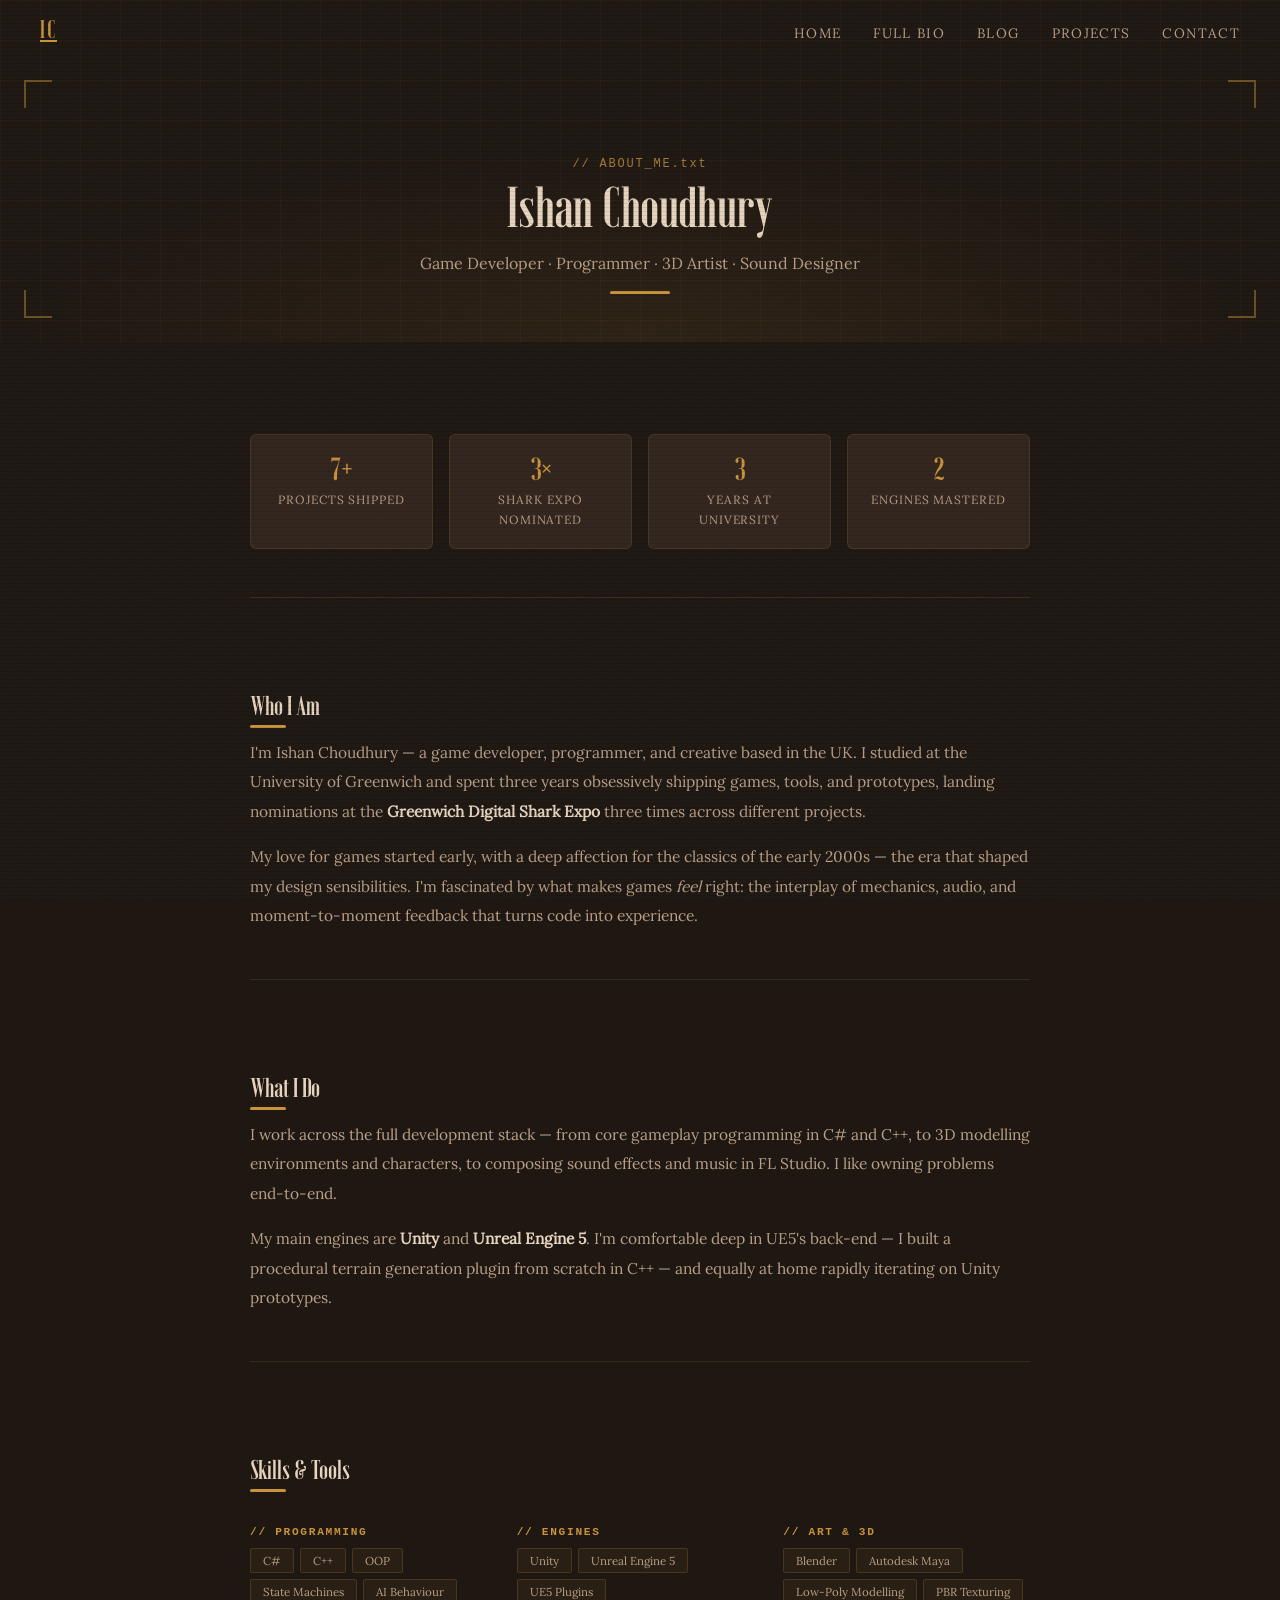
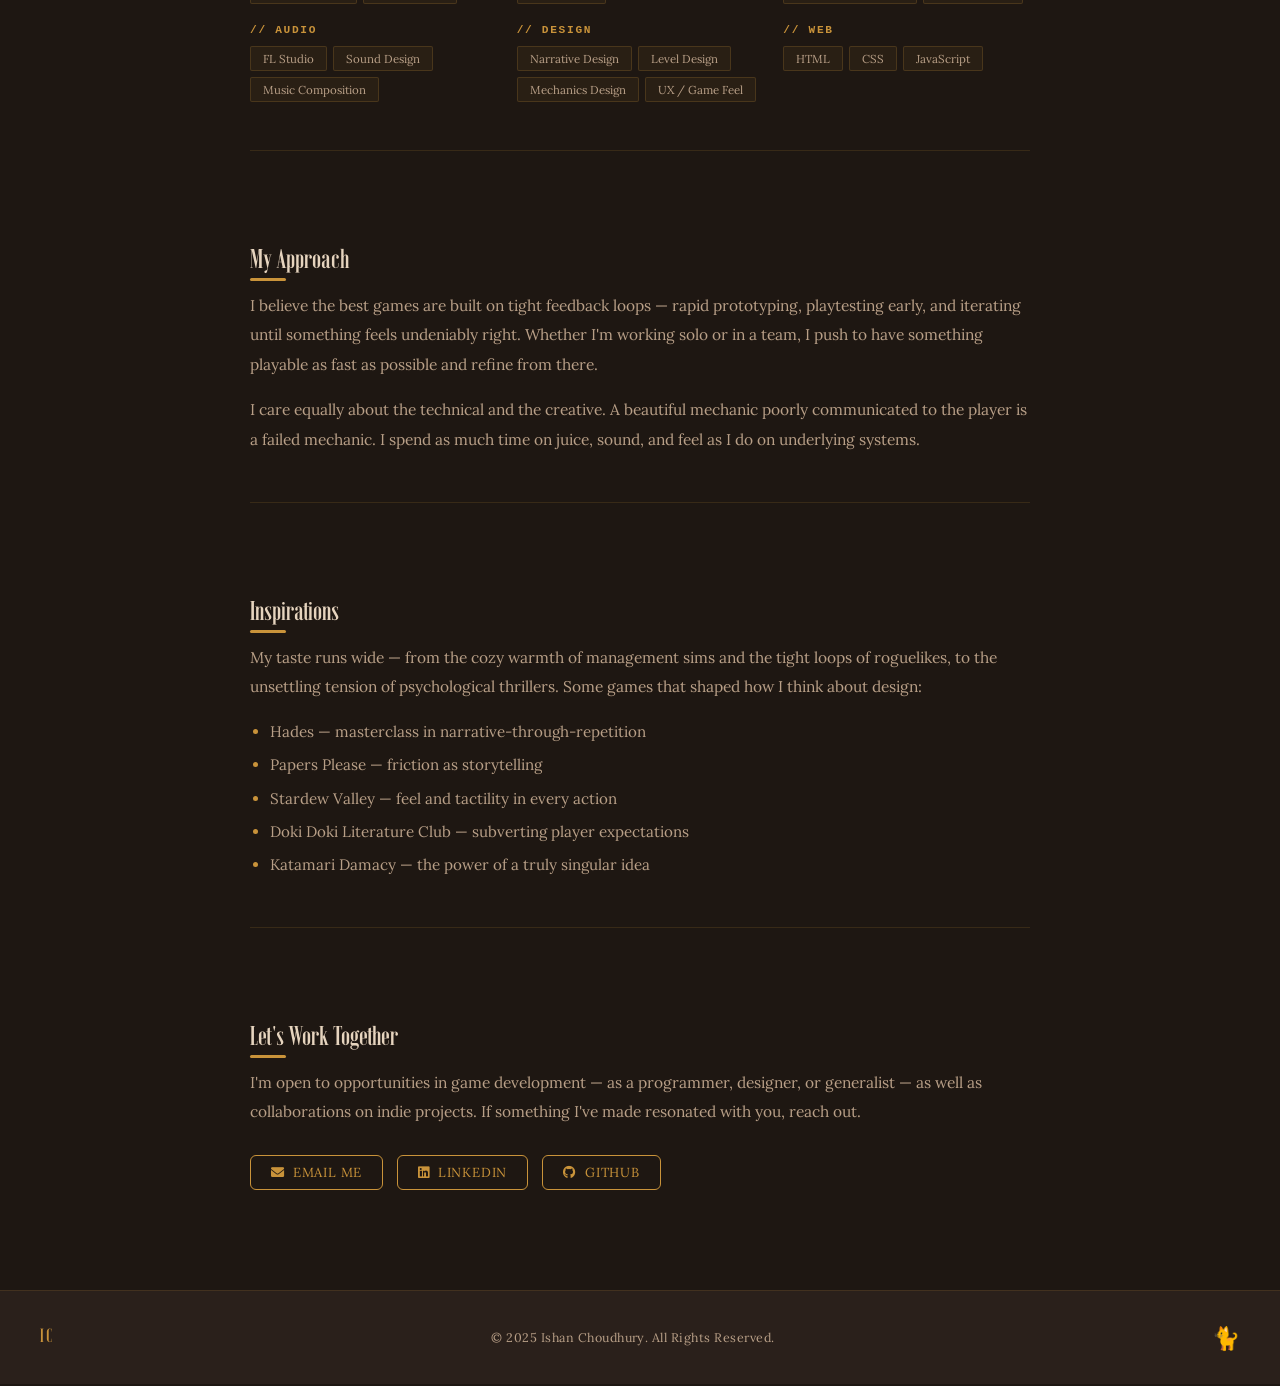
==== about.html @ 603123d3 "Revamped Website Design + Featuring About Me and Blog Pages" ====
<!DOCTYPE html>
<html lang="en">
<head>
    <meta charset="UTF-8">
    <meta name="viewport" content="width=device-width, initial-scale=1.0">
    <title>About — Ishan Choudhury</title>
    <link rel="icon" type="image/x-icon" href="images/icon.ico">
    <link rel="stylesheet" href="styles.css">
    <link rel="stylesheet" href="inner.css">
    <link rel="stylesheet" href="https://cdnjs.cloudflare.com/ajax/libs/font-awesome/6.0.0-beta3/css/all.min.css">
</head>
<body>

    <div class="scanlines" aria-hidden="true"></div>
    <div class="noise"     aria-hidden="true"></div>

    <!-- ── Nav ── -->
    <nav id="navbar">
        <a href="index.html" class="nav-logo">IC</a>
        <ul class="nav-links">
            <li><a href="index.html">Home</a></li>
            <li><a href="about.html" class="active">Full Bio</a></li>
            <li><a href="blog.html">Blog</a></li>
            <li><a href="index.html#projects">Projects</a></li>
            <li><a href="index.html#contact">Contact</a></li>
        </ul>
        <div class="nav-progress" id="navProgress"></div>
    </nav>

    <!-- ── Inner hero ── -->
    <div class="inner-hero">
        <div class="hero-bg-grid" aria-hidden="true"></div>
        <div class="hero-corner tl" aria-hidden="true"></div>
        <div class="hero-corner tr" aria-hidden="true"></div>
        <div class="hero-corner bl" aria-hidden="true"></div>
        <div class="hero-corner br" aria-hidden="true"></div>
        <div class="section-label">// ABOUT_ME.txt</div>
        <h1>Ishan Choudhury</h1>
        <p>Game Developer · Programmer · 3D Artist · Sound Designer</p>
        <div class="inner-hero-line"></div>
    </div>

    <!-- ── Content ── -->
    <div class="page-content">

        <!-- Stats -->
        <div class="stat-grid reveal">
            <div class="stat-card">
                <span class="stat-number">7+</span>
                <span class="stat-label">Projects Shipped</span>
            </div>
            <div class="stat-card">
                <span class="stat-number">3×</span>
                <span class="stat-label">Shark Expo Nominated</span>
            </div>
            <div class="stat-card">
                <span class="stat-number">3</span>
                <span class="stat-label">Years at University</span>
            </div>
            <div class="stat-card">
                <span class="stat-number">2</span>
                <span class="stat-label">Engines Mastered</span>
            </div>
        </div>

        <div class="prose">
            <hr>

            <!-- Intro -->
            <h2 class="reveal">Who I Am</h2>
            <p class="reveal">
                I'm Ishan Choudhury — a game developer, programmer, and creative based in the UK. I studied at the
                University of Greenwich and spent three years obsessively shipping games, tools, and prototypes,
                landing nominations at the <strong>Greenwich Digital Shark Expo</strong> three times across different projects.
            </p>
            <p class="reveal">
                My love for games started early, with a deep affection for the classics of the early 2000s — the era
                that shaped my design sensibilities. I'm fascinated by what makes games <em>feel</em> right: the interplay
                of mechanics, audio, and moment-to-moment feedback that turns code into experience.
            </p>

            <hr>

            <!-- What I do -->
            <h2 class="reveal">What I Do</h2>
            <p class="reveal">
                I work across the full development stack — from core gameplay programming in C# and C++, to 3D modelling
                environments and characters, to composing sound effects and music in FL Studio. I like owning problems end-to-end.
            </p>
            <p class="reveal">
                My main engines are <strong>Unity</strong> and <strong>Unreal Engine 5</strong>. I'm comfortable deep in
                UE5's back-end — I built a procedural terrain generation plugin from scratch in C++ — and equally at home
                rapidly iterating on Unity prototypes.
            </p>

            <hr>

            <!-- Skills -->
            <h2 class="reveal">Skills &amp; Tools</h2>
            <div class="skills-block reveal">
                <div class="skill-category">
                    <h4>// Programming</h4>
                    <div class="skill-pill-list">
                        <span class="skill-pill">C#</span>
                        <span class="skill-pill">C++</span>
                        <span class="skill-pill">OOP</span>
                        <span class="skill-pill">State Machines</span>
                        <span class="skill-pill">AI Behaviour</span>
                    </div>
                </div>
                <div class="skill-category">
                    <h4>// Engines</h4>
                    <div class="skill-pill-list">
                        <span class="skill-pill">Unity</span>
                        <span class="skill-pill">Unreal Engine 5</span>
                        <span class="skill-pill">UE5 Plugins</span>
                    </div>
                </div>
                <div class="skill-category">
                    <h4>// Art &amp; 3D</h4>
                    <div class="skill-pill-list">
                        <span class="skill-pill">Blender</span>
                        <span class="skill-pill">Autodesk Maya</span>
                        <span class="skill-pill">Low-Poly Modelling</span>
                        <span class="skill-pill">PBR Texturing</span>
                    </div>
                </div>
                <div class="skill-category">
                    <h4>// Audio</h4>
                    <div class="skill-pill-list">
                        <span class="skill-pill">FL Studio</span>
                        <span class="skill-pill">Sound Design</span>
                        <span class="skill-pill">Music Composition</span>
                    </div>
                </div>
                <div class="skill-category">
                    <h4>// Design</h4>
                    <div class="skill-pill-list">
                        <span class="skill-pill">Narrative Design</span>
                        <span class="skill-pill">Level Design</span>
                        <span class="skill-pill">Mechanics Design</span>
                        <span class="skill-pill">UX / Game Feel</span>
                    </div>
                </div>
                <div class="skill-category">
                    <h4>// Web</h4>
                    <div class="skill-pill-list">
                        <span class="skill-pill">HTML</span>
                        <span class="skill-pill">CSS</span>
                        <span class="skill-pill">JavaScript</span>
                    </div>
                </div>
            </div>

            <hr>

            <!-- Approach -->
            <h2 class="reveal">My Approach</h2>
            <p class="reveal">
                I believe the best games are built on tight feedback loops — rapid prototyping, playtesting early, and
                iterating until something feels undeniably right. Whether I'm working solo or in a team, I push to
                have something playable as fast as possible and refine from there.
            </p>
            <p class="reveal">
                I care equally about the technical and the creative. A beautiful mechanic poorly communicated to the
                player is a failed mechanic. I spend as much time on juice, sound, and feel as I do on underlying systems.
            </p>

            <hr>

            <!-- Inspirations -->
            <h2 class="reveal">Inspirations</h2>
            <p class="reveal">
                My taste runs wide — from the cozy warmth of management sims and the tight loops of roguelikes, to the
                unsettling tension of psychological thrillers. Some games that shaped how I think about design:
            </p>
            <ul class="reveal">
                <li>Hades — masterclass in narrative-through-repetition</li>
                <li>Papers Please — friction as storytelling</li>
                <li>Stardew Valley — feel and tactility in every action</li>
                <li>Doki Doki Literature Club — subverting player expectations</li>
                <li>Katamari Damacy — the power of a truly singular idea</li>
            </ul>

            <hr>

            <!-- Contact CTA -->
            <h2 class="reveal">Let's Work Together</h2>
            <p class="reveal">
                I'm open to opportunities in game development — as a programmer, designer, or generalist — as well as
                collaborations on indie projects. If something I've made resonated with you, reach out.
            </p>
            <div class="reveal" style="display:flex; gap:14px; flex-wrap:wrap; margin-top:24px;">
                <a href="mailto:ishanchoudhury2005@proton.me" class="dl-btn">
                    <i class="fas fa-envelope"></i> Email Me
                </a>
                <a href="https://www.linkedin.com/in/ishan-choudhury/" target="_blank" class="dl-btn">
                    <i class="fab fa-linkedin"></i> LinkedIn
                </a>
                <a href="https://github.com/ishanchoudhury05" target="_blank" class="dl-btn">
                    <i class="fab fa-github"></i> GitHub
                </a>
            </div>
        </div>
    </div>

    <!-- ── Footer ── -->
    <footer>
        <div class="footer-inner">
            <span class="footer-logo">IC</span>
            <p>&copy; 2025 Ishan Choudhury. All Rights Reserved.</p>
            <span class="footer-cat">🐈</span>
        </div>
    </footer>

    <script>
    // Scroll progress
    window.addEventListener('scroll', () => {
        const p = window.scrollY / (document.body.scrollHeight - window.innerHeight) * 100;
        document.getElementById('navProgress').style.width = p + '%';
        document.getElementById('navbar').classList.toggle('scrolled', window.scrollY > 80);
    });
    // Reveal
    const obs = new IntersectionObserver(e => e.forEach(x => x.isIntersecting && x.target.classList.add('visible')), { threshold: 0.08 });
    document.querySelectorAll('.reveal').forEach(el => obs.observe(el));
    // oneko
    (function oneko() {
        if (window.matchMedia('(prefers-reduced-motion: reduce)').matches) return;
        const el = document.createElement('div');
        let nx=32,ny=32,mx=0,my=0,fc=0,it=0,ia=null,iaf=0;
        const spd=10, ss={idle:[[-3,-3]],alert:[[-7,-3]],scratchSelf:[[-5,0],[-6,0],[-7,0]],
            scratchWallN:[[0,0],[0,-1]],scratchWallS:[[-7,-1],[-6,-2]],scratchWallE:[[-2,-2],[-2,-3]],scratchWallW:[[-4,0],[-4,-1]],
            tired:[[-3,-2]],sleeping:[[-2,0],[-2,-1]],N:[[-1,-2],[-1,-3]],NE:[[0,-2],[0,-3]],
            E:[[-3,0],[-3,-1]],SE:[[-5,-1],[-5,-2]],S:[[-6,-3],[-7,-2]],SW:[[-5,-3],[-6,-1]],W:[[-4,-2],[-4,-3]],NW:[[-1,0],[-1,-1]]};
        Object.assign(el.style,{width:'32px',height:'32px',position:'fixed',pointerEvents:'none',imageRendering:'pixelated',
            backgroundImage:'url("https://raw.githubusercontent.com/adryd325/oneko.js/14bab15a755d0e35cd4ae19c931d96d306f99f42/oneko.gif")',
            left:(nx-16)+'px',top:(ny-16)+'px',zIndex:'2147483647'});
        document.body.appendChild(el);
        document.addEventListener('mousemove',e=>{mx=e.clientX;my=e.clientY;});
        function sp(n,f){const s=ss[n][f%ss[n].length];el.style.backgroundPosition=`${s[0]*32}px ${s[1]*32}px`;}
        function ri(){ia=null;iaf=0;}
        function idle(){it++;if(it>10&&Math.floor(Math.random()*200)===0&&!ia){let a=['sleeping','scratchSelf'];
            if(nx<32)a.push('scratchWallW');if(ny<32)a.push('scratchWallN');
            if(nx>window.innerWidth-32)a.push('scratchWallE');if(ny>window.innerHeight-32)a.push('scratchWallS');
            ia=a[Math.floor(Math.random()*a.length)];}
            switch(ia){case'sleeping':if(iaf<8){sp('tired',0);break;}sp('sleeping',Math.floor(iaf/4));if(iaf>192)ri();break;
            case'scratchWallN':case'scratchWallS':case'scratchWallE':case'scratchWallW':case'scratchSelf':
                sp(ia,iaf);if(iaf>9)ri();break;default:sp('idle',0);return;}iaf++;}
        function frame(){fc++;const dx=nx-mx,dy=ny-my,d=Math.sqrt(dx**2+dy**2);
            if(d<spd||d<48){idle();return;}ia=null;iaf=0;
            if(it>1){sp('alert',0);it=Math.min(it,7)-1;return;}
            let dir='';dir+=dy/d>0.5?'N':'';dir+=dy/d<-0.5?'S':'';dir+=dx/d>0.5?'W':'';dir+=dx/d<-0.5?'E':'';
            sp(dir,fc);nx-=(dx/d)*spd;ny-=(dy/d)*spd;
            nx=Math.min(Math.max(16,nx),window.innerWidth-16);ny=Math.min(Math.max(16,ny),window.innerHeight-16);
            el.style.left=(nx-16)+'px';el.style.top=(ny-16)+'px';}
        let lf;function loop(ts){if(!el.isConnected)return;if(!lf)lf=ts;if(ts-lf>100){lf=ts;frame();}requestAnimationFrame(loop);}
        requestAnimationFrame(loop);
    })();
    </script>
</body>
</html>
---- styles.css ----
/* ================================================================
   ISHAN CHOUDHURY — PORTFOLIO  |  styles.css
   Aesthetic: Pixel-noir / Retro Game UI
   ================================================================ */

/* ── Fonts ─────────────────────────────────────────────────────── */
@font-face {
    font-family: 'Emberly';
    src: url('fonts/Emberly-BoldNarrow.otf') format('opentype');
    font-weight: bold;
    font-style: normal;
}
@font-face {
    font-family: 'Lora';
    src: url('fonts/Lora-Regular.ttf') format('truetype');
    font-weight: normal;
    font-style: normal;
}

/* ── Custom properties ─────────────────────────────────────────── */
:root {
    --bg:        #1e1712;
    --surface:   #2a201b;
    --card:      #32251e;
    --cream:     #e6d4be;
    --cream-dim: #b89f87;
    --gold:      #c9933a;
    --gold-glow: rgba(201, 147, 58, 0.25);
    --gold-dim:  rgba(201, 147, 58, 0.08);
    --red:       #c94a3a;
    --font-head: 'Emberly', sans-serif;
    --font-body: 'Lora', serif;
    --radius:    6px;
    --transition: 0.3s cubic-bezier(.4,0,.2,1);
}

/* ── Reset & base ───────────────────────────────────────────────── */
*, *::before, *::after { box-sizing: border-box; margin: 0; padding: 0; }

html { scroll-behavior: smooth; }

body {
    font-family: var(--font-body);
    background-color: var(--bg);
    color: var(--cream);
    overflow-x: hidden;
}

/* ── CRT / Scanline overlay ─────────────────────────────────────── */
.scanlines {
    pointer-events: none;
    position: fixed;
    inset: 0;
    z-index: 9998;
    background: repeating-linear-gradient(
        to bottom,
        transparent 0px,
        transparent 3px,
        rgba(0,0,0,0.08) 3px,
        rgba(0,0,0,0.08) 4px
    );
}

/* ── Noise overlay ─────────────────────────────────────────────── */
.noise {
    pointer-events: none;
    position: fixed;
    inset: 0;
    z-index: 9997;
    opacity: 0.03;
    background-image: url("data:image/svg+xml,%3Csvg viewBox='0 0 200 200' xmlns='http://www.w3.org/2000/svg'%3E%3Cfilter id='n'%3E%3CfeTurbulence type='fractalNoise' baseFrequency='0.9' numOctaves='4' stitchTiles='stitch'/%3E%3C/filter%3E%3Crect width='100%25' height='100%25' filter='url(%23n)'/%3E%3C/svg%3E");
    background-size: 200px 200px;
    animation: noiseShift 0.4s steps(1) infinite;
}
@keyframes noiseShift {
    0%   { background-position: 0 0; }
    25%  { background-position: 40px -20px; }
    50%  { background-position: -30px 15px; }
    75%  { background-position: 20px 40px; }
    100% { background-position: -10px -35px; }
}

/* ── Navbar ─────────────────────────────────────────────────────── */
#navbar {
    position: fixed;
    top: 0; left: 0; right: 0;
    z-index: 1000;
    display: flex;
    align-items: center;
    padding: 18px 40px;
    background: transparent;
    transition: background var(--transition), padding var(--transition);
}
#navbar.scrolled {
    background: rgba(18, 12, 10, 0.92);
    backdrop-filter: blur(12px);
    padding: 12px 40px;
    border-bottom: 1px solid rgba(201, 147, 58, 0.2);
}
.nav-logo {
    font-family: var(--font-head);
    font-size: 1.6rem;
    color: var(--gold);
    letter-spacing: 2px;
    margin-right: auto;
}
.nav-links {
    list-style: none;
    display: flex;
    gap: 32px;
}
.nav-links a {
    font-family: var(--font-body);
    font-size: 0.85rem;
    color: var(--cream-dim);
    text-decoration: none;
    letter-spacing: 0.1em;
    text-transform: uppercase;
    position: relative;
    transition: color var(--transition);
}
.nav-links a::after {
    content: '';
    position: absolute;
    bottom: -4px; left: 0;
    width: 0; height: 1px;
    background: var(--gold);
    transition: width var(--transition);
}
.nav-links a:hover { color: var(--gold); }
.nav-links a:hover::after { width: 100%; }

/* scroll progress bar */
.nav-progress {
    position: absolute;
    bottom: 0; left: 0;
    height: 2px;
    width: 0;
    background: linear-gradient(90deg, var(--gold), #f0c060);
    transition: width 0.1s linear;
}

/* ── Hero ───────────────────────────────────────────────────────── */
#hero {
    min-height: 100vh;
    display: flex;
    align-items: center;
    justify-content: center;
    gap: 60px;
    padding: 120px 60px 80px;
    position: relative;
    overflow: hidden;
    background: radial-gradient(ellipse 80% 60% at 60% 50%, rgba(201,147,58,0.07) 0%, transparent 70%),
                var(--bg);
}

/* pixel grid bg */
.hero-bg-grid {
    position: absolute;
    inset: 0;
    background-image:
        linear-gradient(rgba(201,147,58,0.04) 1px, transparent 1px),
        linear-gradient(90deg, rgba(201,147,58,0.04) 1px, transparent 1px);
    background-size: 40px 40px;
    animation: gridDrift 20s linear infinite;
}
@keyframes gridDrift {
    from { background-position: 0 0; }
    to   { background-position: 40px 40px; }
}

/* corner decorations */
.hero-corner {
    position: absolute;
    width: 32px; height: 32px;
    border-color: var(--gold);
    border-style: solid;
    opacity: 0.6;
}
.hero-corner.tl { top: 80px; left: 30px; border-width: 2px 0 0 2px; }
.hero-corner.tr { top: 80px; right: 30px; border-width: 2px 2px 0 0; }
.hero-corner.bl { bottom: 30px; left: 30px; border-width: 0 0 2px 2px; }
.hero-corner.br { bottom: 30px; right: 30px; border-width: 0 2px 2px 0; }

.profile-pic {
    width: 200px;
    height: 200px;
    border-radius: 50%;
    border: 3px solid var(--gold);
    box-shadow:
        0 0 0 6px var(--gold-dim),
        0 0 40px var(--gold-glow),
        0 0 80px rgba(201,147,58,0.1);
    flex-shrink: 0;
    animation: picPulse 4s ease-in-out infinite;
}
@keyframes picPulse {
    0%, 100% { box-shadow: 0 0 0 6px var(--gold-dim), 0 0 40px var(--gold-glow); }
    50%       { box-shadow: 0 0 0 8px rgba(201,147,58,0.15), 0 0 60px rgba(201,147,58,0.4); }
}

.header-text {
    display: flex;
    flex-direction: column;
    gap: 16px;
    max-width: 560px;
}

/* ── Glitch effect ──────────────────────────────────────────────── */
.glitch-wrapper { position: relative; }
.glitch {
    font-family: var(--font-head);
    font-size: clamp(2.4rem, 5vw, 4rem);
    font-weight: bold;
    color: var(--cream);
    letter-spacing: 0.02em;
    position: relative;
    display: inline-block;
}
.glitch::before,
.glitch::after {
    content: attr(data-text);
    position: absolute;
    top: 0; left: 0;
    width: 100%; height: 100%;
    clip-path: inset(0);
}
.glitch::before {
    color: var(--gold);
    animation: glitchTop 4s steps(1) infinite;
    text-shadow: -2px 0 var(--red);
}
.glitch::after {
    color: var(--cream);
    animation: glitchBot 4s steps(1) infinite;
    text-shadow: 2px 0 var(--gold);
}
@keyframes glitchTop {
    0%, 90%, 92%, 100% { clip-path: inset(100% 0 0 0); transform: none; opacity: 0; }
    91% { clip-path: inset(0 0 60% 0); transform: translateX(-4px); opacity: 1; }
}
@keyframes glitchBot {
    0%, 93%, 96%, 100% { clip-path: inset(100% 0 0 0); transform: none; opacity: 0; }
    94%, 95% { clip-path: inset(55% 0 0 0); transform: translateX(4px); opacity: 1; }
}

.hero-subtitle {
    font-size: 1.05rem;
    color: var(--gold);
    letter-spacing: 0.05em;
    min-height: 1.6em;
}
.cursor-blink {
    animation: blink 0.8s step-end infinite;
    color: var(--gold);
}
@keyframes blink { 50% { opacity: 0; } }

.hero-badges {
    display: flex;
    flex-wrap: wrap;
    gap: 8px;
    margin-top: 4px;
}
.badge {
    font-size: 0.72rem;
    padding: 4px 12px;
    border: 1px solid rgba(201,147,58,0.4);
    border-radius: 2px;
    color: var(--cream-dim);
    letter-spacing: 0.08em;
    text-transform: uppercase;
    background: rgba(201,147,58,0.06);
    transition: all var(--transition);
}
.badge:hover {
    border-color: var(--gold);
    color: var(--gold);
    background: var(--gold-dim);
}

/* ── Sections ───────────────────────────────────────────────────── */
section {
    padding: 80px 40px;
    max-width: 1280px;
    margin: 0 auto;
}

.section-label {
    font-family: monospace;
    font-size: 0.75rem;
    color: var(--gold);
    letter-spacing: 0.15em;
    margin-bottom: 8px;
    opacity: 0.8;
}

h2 {
    font-family: var(--font-head);
    font-size: clamp(1.8rem, 3.5vw, 2.8rem);
    font-weight: bold;
    color: var(--cream);
    margin-bottom: 36px;
    position: relative;
    display: inline-block;
}
h2::after {
    content: '';
    position: absolute;
    bottom: -8px; left: 0;
    width: 48px; height: 3px;
    background: var(--gold);
    border-radius: 2px;
}

/* ── About ──────────────────────────────────────────────────────── */
#about { text-align: center; }
#about h2::after { left: 50%; transform: translateX(-50%); }
.about-text {
    max-width: 680px;
    margin: 0 auto 48px;
    font-size: 1.05rem;
    line-height: 1.9;
    color: var(--cream-dim);
}

/* Showreel */
.video-container.showreel {
    position: relative;
    width: 70%;
    max-width: 860px;
    margin: 0 auto;
    border-radius: var(--radius);
    overflow: hidden;
    box-shadow: 0 0 0 2px rgba(201,147,58,0.3), 0 20px 60px rgba(0,0,0,0.6);
    transition: box-shadow var(--transition);
}
.video-container.showreel:hover {
    box-shadow: 0 0 0 2px var(--gold), 0 24px 70px rgba(0,0,0,0.7);
}
.video-chrome {
    background: var(--surface);
    padding: 8px 14px;
    display: flex;
    align-items: center;
    gap: 6px;
    border-bottom: 1px solid rgba(201,147,58,0.15);
}
.chrome-dot {
    width: 10px; height: 10px;
    border-radius: 50%;
}
.chrome-dot.red    { background: #ff5f57; }
.chrome-dot.yellow { background: #febc2e; }
.chrome-dot.green  { background: #28c840; }
.chrome-label {
    font-family: monospace;
    font-size: 0.7rem;
    color: var(--cream-dim);
    margin-left: 8px;
    letter-spacing: 0.1em;
}
/* inner iframe container keeps 16:9 */
.video-container.showreel > iframe {
    display: block;
    width: 100%;
    aspect-ratio: 16/9;
    border: none;
}

/* ── Projects grid ──────────────────────────────────────────────── */
#projects { text-align: left; }

.projects-grid {
    display: grid;
    grid-template-columns: repeat(auto-fit, minmax(340px, 1fr));
    gap: 28px;
}

.project {
    background: var(--card);
    border: 1px solid rgba(201,147,58,0.12);
    border-radius: var(--radius);
    padding: 24px;
    position: relative;
    overflow: hidden;
    display: flex;
    flex-direction: column;
    gap: 16px;
    transition: transform var(--transition), box-shadow var(--transition), border-color var(--transition);
}
.project::before {
    content: '';
    position: absolute;
    top: 0; left: 0; right: 0;
    height: 2px;
    background: linear-gradient(90deg, transparent, var(--gold), transparent);
    opacity: 0;
    transition: opacity var(--transition);
}
.project:hover {
    transform: translateY(-6px);
    border-color: rgba(201,147,58,0.4);
    box-shadow: 0 16px 40px rgba(0,0,0,0.5), 0 0 30px var(--gold-glow);
}
.project:hover::before { opacity: 1; }

/* featured card accent */
.project.featured {
    border-color: rgba(201,147,58,0.22);
    background: linear-gradient(145deg, var(--card), #3a2820);
}

.featured-ribbon {
    position: absolute;
    top: 16px; right: -30px;
    background: var(--gold);
    color: var(--bg);
    font-family: monospace;
    font-size: 0.65rem;
    font-weight: bold;
    letter-spacing: 0.1em;
    padding: 4px 40px;
    transform: rotate(35deg);
    transform-origin: center;
}

.project-header {
    display: flex;
    align-items: flex-start;
    gap: 14px;
}
.project-number {
    font-family: monospace;
    font-size: 0.75rem;
    color: var(--gold);
    opacity: 0.7;
    padding-top: 4px;
    flex-shrink: 0;
}
.project h3 {
    font-family: var(--font-head);
    font-size: 1.25rem;
    font-weight: bold;
    color: var(--cream);
    margin-bottom: 4px;
}
.project-type {
    font-size: 0.78rem;
    color: var(--cream-dim);
    letter-spacing: 0.04em;
}

/* project video */
.project .video-container {
    position: relative;
    width: 100%;
    aspect-ratio: 16/9;
    border-radius: 4px;
    overflow: hidden;
    border: 1px solid rgba(201,147,58,0.15);
    flex-shrink: 0;
}
.project iframe {
    position: absolute;
    inset: 0;
    width: 100%; height: 100%;
    border: none;
}

.additional-info {
    display: flex;
    flex-direction: column;
    gap: 10px;
}
.additional-info p {
    font-size: 0.88rem;
    line-height: 1.7;
    color: var(--cream-dim);
}
.additional-info a {
    color: var(--gold);
    text-decoration: none;
}
.additional-info a:hover { text-decoration: underline; }

.tags {
    display: flex;
    flex-wrap: wrap;
    gap: 6px;
}
.tag {
    font-size: 0.67rem;
    padding: 3px 10px;
    border-radius: 2px;
    background: rgba(201,147,58,0.08);
    border: 1px solid rgba(201,147,58,0.2);
    color: var(--cream-dim);
    letter-spacing: 0.05em;
    text-transform: uppercase;
}
.tech-line {
    font-family: monospace;
    font-size: 0.78rem !important;
    color: var(--cream-dim) !important;
}
.tech-line strong { color: var(--gold); font-weight: normal; }

.dl-btn {
    display: inline-flex;
    align-items: center;
    gap: 8px;
    align-self: flex-start;
    padding: 8px 20px;
    border: 1px solid var(--gold);
    border-radius: var(--radius);
    color: var(--gold) !important;
    font-size: 0.82rem;
    text-decoration: none !important;
    letter-spacing: 0.06em;
    text-transform: uppercase;
    transition: all var(--transition);
    background: transparent;
    margin-top: 4px;
}
.dl-btn:hover {
    background: var(--gold);
    color: var(--bg) !important;
    box-shadow: 0 0 16px var(--gold-glow);
}

/* ── Scroll reveal ──────────────────────────────────────────────── */
.reveal {
    opacity: 0;
    transform: translateY(32px);
    transition: opacity 0.65s ease, transform 0.65s ease;
}
.reveal.visible {
    opacity: 1;
    transform: none;
}
/* stagger project cards */
.projects-grid .reveal:nth-child(2) { transition-delay: 0.08s; }
.projects-grid .reveal:nth-child(3) { transition-delay: 0.16s; }
.projects-grid .reveal:nth-child(4) { transition-delay: 0.24s; }
.projects-grid .reveal:nth-child(5) { transition-delay: 0.32s; }
.projects-grid .reveal:nth-child(6) { transition-delay: 0.40s; }
.projects-grid .reveal:nth-child(7) { transition-delay: 0.48s; }

/* ── Contact ────────────────────────────────────────────────────── */
#contact {
    text-align: center;
    background: linear-gradient(to bottom, transparent, rgba(201,147,58,0.04), transparent);
    border-top: 1px solid rgba(201,147,58,0.1);
    border-bottom: 1px solid rgba(201,147,58,0.1);
    max-width: 100%;
    padding: 80px 40px;
}
.contact-intro {
    color: var(--cream-dim);
    margin-bottom: 40px;
    font-size: 1rem;
}
.contact-links {
    display: flex;
    justify-content: center;
    flex-wrap: wrap;
    gap: 20px;
}
.contact-link {
    display: flex;
    flex-direction: column;
    align-items: center;
    gap: 10px;
    color: var(--cream-dim);
    text-decoration: none;
    padding: 24px 32px;
    border: 1px solid rgba(201,147,58,0.15);
    border-radius: var(--radius);
    background: var(--card);
    min-width: 110px;
    font-size: 0.8rem;
    letter-spacing: 0.08em;
    text-transform: uppercase;
    transition: all var(--transition);
}
.contact-link i { font-size: 1.5rem; color: var(--gold); }
.contact-link:hover {
    border-color: var(--gold);
    color: var(--cream);
    transform: translateY(-4px);
    box-shadow: 0 12px 30px rgba(0,0,0,0.4), 0 0 20px var(--gold-glow);
}

/* ── Footer ─────────────────────────────────────────────────────── */
footer {
    padding: 32px 40px;
    background: var(--surface);
    border-top: 1px solid rgba(201,147,58,0.15);
}
.footer-inner {
    max-width: 1280px;
    margin: 0 auto;
    display: flex;
    align-items: center;
    justify-content: space-between;
}
.footer-logo {
    font-family: var(--font-head);
    color: var(--gold);
    font-size: 1.2rem;
    letter-spacing: 2px;
}
footer p {
    font-size: 0.78rem;
    color: var(--cream-dim);
    letter-spacing: 0.04em;
}
.footer-cat { font-size: 1.4rem; }

/* ── Mobile ─────────────────────────────────────────────────────── */
@media (max-width: 900px) {
    #hero {
        flex-direction: column;
        text-align: center;
        padding: 110px 24px 60px;
        gap: 32px;
    }
    .profile-pic { width: 150px; height: 150px; }
    .hero-badges { justify-content: center; }
    #navbar { padding: 14px 20px; }
    #navbar.scrolled { padding: 10px 20px; }
    section { padding: 60px 20px; }
    .video-container.showreel { width: 100%; }
    .projects-grid { grid-template-columns: 1fr; }
    .footer-inner { flex-direction: column; gap: 10px; text-align: center; }
    body { cursor: auto; }
}

/* ================================================================
   MOBILE RESPONSIVE
   ================================================================ */
@media (max-width: 768px) {

    /* NAVBAR */
    #navbar {
        padding: 12px 20px;
    }

    .nav-links {
        display: none;
    }

    /* HERO */
    #hero {
        flex-direction: column;
        text-align: center;
        gap: 30px;
        padding: 100px 20px 60px;
    }

    .profile-pic {
        width: 140px;
        height: 140px;
    }

    .header-text {
        align-items: center;
    }

    .glitch {
        font-size: 2rem;
    }

    /* SECTIONS */
    section {
        padding: 60px 20px;
    }

    h2 {
        font-size: 1.6rem;
    }

    .about-text {
        font-size: 0.95rem;
    }

    /* VIDEO */
    .video-container {
        width: 100% !important;
    }

    .video-container iframe {
        width: 100%;
        height: auto;
        aspect-ratio: 16 / 9;
    }

    /* PROJECTS */
    .projects-grid {
        grid-template-columns: 1fr;
        gap: 20px;
    }

    .project {
        padding: 20px;
    }

    /* TAGS + BUTTON */
    .tags {
        flex-wrap: wrap;
    }

    .dl-btn {
        width: 100%;
        justify-content: center;
    }
}
---- inner.css ----
/* ================================================================
   INNER PAGES — shared layout (about.html, blog.html, blog-post)
   Imports the main styles.css for variables & components.
   ================================================================ */

/* ── Inner-page hero banner ─────────────────────────────────────── */
.inner-hero {
    min-height: 38vh;
    display: flex;
    flex-direction: column;
    align-items: center;
    justify-content: flex-end;
    text-align: center;
    padding: 120px 40px 48px;
    position: relative;
    overflow: hidden;
    background: radial-gradient(ellipse 70% 80% at 50% 100%, rgba(201,147,58,0.09) 0%, transparent 70%),
                var(--bg);
}
.inner-hero .hero-bg-grid {
    position: absolute;
    inset: 0;
    background-image:
        linear-gradient(rgba(201,147,58,0.04) 1px, transparent 1px),
        linear-gradient(90deg, rgba(201,147,58,0.04) 1px, transparent 1px);
    background-size: 40px 40px;
    animation: gridDrift 20s linear infinite;
}
@keyframes gridDrift {
    from { background-position: 0 0; }
    to   { background-position: 40px 40px; }
}
.inner-hero .section-label { margin-bottom: 10px; }
.inner-hero h1 {
    font-family: var(--font-head);
    font-size: clamp(2rem, 5vw, 3.6rem);
    color: var(--cream);
    margin-bottom: 12px;
}
.inner-hero p {
    color: var(--cream-dim);
    font-size: 1rem;
    max-width: 560px;
}
.inner-hero-line {
    width: 60px; height: 3px;
    background: var(--gold);
    border-radius: 2px;
    margin: 18px auto 0;
}
/* corner decorations reused */
.hero-corner {
    position: absolute;
    width: 28px; height: 28px;
    border-color: var(--gold);
    border-style: solid;
    opacity: 0.45;
}
.hero-corner.tl { top: 80px; left: 24px; border-width: 2px 0 0 2px; }
.hero-corner.tr { top: 80px; right: 24px; border-width: 2px 2px 0 0; }
.hero-corner.bl { bottom: 24px; left: 24px; border-width: 0 0 2px 2px; }
.hero-corner.br { bottom: 24px; right: 24px; border-width: 0 2px 2px 0; }

/* ── Page content wrapper ───────────────────────────────────────── */
.page-content {
    max-width: 860px;
    margin: 0 auto;
    padding: 64px 40px 100px;
}

/* ── Prose ──────────────────────────────────────────────────────── */
.prose h2 {
    font-family: var(--font-head);
    font-size: 1.7rem;
    color: var(--cream);
    margin: 48px 0 16px;
    position: relative;
    display: inline-block;
}
.prose h2::after {
    content: '';
    position: absolute;
    bottom: -6px; left: 0;
    width: 36px; height: 3px;
    background: var(--gold);
    border-radius: 2px;
}
.prose h3 {
    font-family: var(--font-head);
    font-size: 1.15rem;
    color: var(--cream);
    margin: 28px 0 10px;
}
.prose p {
    font-size: 0.97rem;
    line-height: 1.9;
    color: var(--cream-dim);
    margin-bottom: 16px;
}
.prose ul {
    padding-left: 20px;
    margin-bottom: 16px;
}
.prose li {
    font-size: 0.95rem;
    line-height: 1.8;
    color: var(--cream-dim);
    margin-bottom: 6px;
}
.prose li::marker { color: var(--gold); }
.prose a { color: var(--gold); text-decoration: none; }
.prose a:hover { text-decoration: underline; }
.prose strong { color: var(--cream); font-weight: bold; }

/* Divider */
.prose hr {
    border: none;
    border-top: 1px solid rgba(201,147,58,0.15);
    margin: 48px 0;
}

/* ── Stat grid (About page) ─────────────────────────────────────── */
.stat-grid {
    display: grid;
    grid-template-columns: repeat(auto-fit, minmax(160px, 1fr));
    gap: 16px;
    margin: 28px 0;
}
.stat-card {
    background: var(--card);
    border: 1px solid rgba(201,147,58,0.15);
    border-radius: var(--radius);
    padding: 20px;
    text-align: center;
    transition: border-color 0.3s, box-shadow 0.3s;
}
.stat-card:hover {
    border-color: var(--gold);
    box-shadow: 0 0 20px var(--gold-glow);
}
.stat-number {
    font-family: var(--font-head);
    font-size: 2rem;
    color: var(--gold);
    display: block;
}
.stat-label {
    font-size: 0.75rem;
    color: var(--cream-dim);
    text-transform: uppercase;
    letter-spacing: 0.08em;
}

/* ── Skills table ───────────────────────────────────────────────── */
.skills-block {
    display: grid;
    grid-template-columns: repeat(auto-fit, minmax(200px, 1fr));
    gap: 20px;
    margin: 24px 0;
}
.skill-category h4 {
    font-family: monospace;
    font-size: 0.7rem;
    color: var(--gold);
    letter-spacing: 0.15em;
    text-transform: uppercase;
    margin-bottom: 10px;
}
.skill-pill-list {
    display: flex;
    flex-wrap: wrap;
    gap: 6px;
}
.skill-pill {
    font-size: 0.72rem;
    padding: 4px 12px;
    border-radius: 2px;
    background: rgba(201,147,58,0.07);
    border: 1px solid rgba(201,147,58,0.2);
    color: var(--cream-dim);
}

/* ── Blog card grid ─────────────────────────────────────────────── */
.blog-grid {
    display: grid;
    grid-template-columns: repeat(auto-fit, minmax(320px, 1fr));
    gap: 24px;
    margin-top: 12px;
}
.blog-card {
    background: var(--card);
    border: 1px solid rgba(201,147,58,0.12);
    border-radius: var(--radius);
    padding: 28px;
    display: flex;
    flex-direction: column;
    gap: 12px;
    text-decoration: none;
    color: inherit;
    position: relative;
    overflow: hidden;
    transition: transform 0.3s, border-color 0.3s, box-shadow 0.3s;
}
.blog-card::before {
    content: '';
    position: absolute;
    top: 0; left: 0; right: 0;
    height: 2px;
    background: linear-gradient(90deg, transparent, var(--gold), transparent);
    opacity: 0;
    transition: opacity 0.3s;
}
.blog-card:hover {
    transform: translateY(-5px);
    border-color: rgba(201,147,58,0.4);
    box-shadow: 0 14px 36px rgba(0,0,0,0.45), 0 0 24px var(--gold-glow);
}
.blog-card:hover::before { opacity: 1; }
.blog-meta {
    display: flex;
    align-items: center;
    gap: 10px;
    font-family: monospace;
    font-size: 0.7rem;
    color: var(--gold);
    letter-spacing: 0.1em;
}
.blog-tag {
    font-size: 0.65rem;
    padding: 2px 8px;
    border: 1px solid rgba(201,147,58,0.3);
    border-radius: 2px;
    color: var(--cream-dim);
    text-transform: uppercase;
}
.blog-card h3 {
    font-family: var(--font-head);
    font-size: 1.2rem;
    color: var(--cream);
}
.blog-card p {
    font-size: 0.88rem;
    line-height: 1.7;
    color: var(--cream-dim);
    flex: 1;
}
.blog-read-more {
    font-size: 0.78rem;
    color: var(--gold);
    letter-spacing: 0.08em;
    text-transform: uppercase;
    display: flex;
    align-items: center;
    gap: 6px;
    margin-top: 4px;
}
.blog-read-more::after { content: '→'; transition: transform 0.2s; }
.blog-card:hover .blog-read-more::after { transform: translateX(4px); }

/* Empty state */
.blog-empty {
    grid-column: 1 / -1;
    text-align: center;
    padding: 60px 20px;
    border: 1px dashed rgba(201,147,58,0.2);
    border-radius: var(--radius);
    color: var(--cream-dim);
}
.blog-empty h3 { font-family: var(--font-head); color: var(--cream-dim); margin-bottom: 10px; }

/* ── Blog post prose ────────────────────────────────────────────── */
.post-header { margin-bottom: 48px; }
.post-header h1 {
    font-family: var(--font-head);
    font-size: clamp(1.8rem, 4vw, 2.8rem);
    color: var(--cream);
    margin: 16px 0 12px;
    line-height: 1.2;
}
.post-cover {
    width: 100%;
    border-radius: var(--radius);
    border: 1px solid rgba(201,147,58,0.15);
    margin: 28px 0;
    max-height: 400px;
    object-fit: cover;
}
.post-body h2 { font-family: var(--font-head); font-size: 1.5rem; color: var(--cream);
    margin: 40px 0 14px; position: relative; display: inline-block; }
.post-body h2::after { content: ''; position: absolute; bottom: -6px; left: 0;
    width: 32px; height: 3px; background: var(--gold); border-radius: 2px; }
.post-body h3 { font-family: var(--font-head); font-size: 1.1rem; color: var(--cream); margin: 28px 0 10px; }
.post-body p  { font-size: 0.97rem; line-height: 1.95; color: var(--cream-dim); margin-bottom: 18px; }
.post-body ul, .post-body ol { padding-left: 22px; margin-bottom: 18px; }
.post-body li { font-size: 0.95rem; line-height: 1.85; color: var(--cream-dim); margin-bottom: 6px; }
.post-body li::marker { color: var(--gold); }
.post-body a { color: var(--gold); }
.post-body blockquote {
    border-left: 3px solid var(--gold);
    margin: 28px 0;
    padding: 12px 24px;
    background: rgba(201,147,58,0.05);
    border-radius: 0 4px 4px 0;
    font-style: italic;
    color: var(--cream-dim);
}
.post-body code {
    font-family: monospace;
    background: rgba(201,147,58,0.08);
    padding: 2px 6px;
    border-radius: 3px;
    font-size: 0.88em;
    color: var(--gold);
}
.post-body pre {
    background: var(--surface);
    border: 1px solid rgba(201,147,58,0.15);
    border-radius: var(--radius);
    padding: 20px;
    overflow-x: auto;
    margin: 24px 0;
}
.post-body pre code { background: none; padding: 0; color: var(--cream-dim); }
.post-body img { max-width: 100%; border-radius: var(--radius); margin: 20px 0;
    border: 1px solid rgba(201,147,58,0.15); }
.post-body hr { border: none; border-top: 1px solid rgba(201,147,58,0.15); margin: 40px 0; }

/* back link */
.back-link {
    display: inline-flex;
    align-items: center;
    gap: 8px;
    color: var(--gold);
    text-decoration: none;
    font-size: 0.82rem;
    letter-spacing: 0.08em;
    text-transform: uppercase;
    margin-bottom: 32px;
    transition: gap 0.2s;
}
.back-link:hover { gap: 12px; }
.back-link::before { content: '←'; }

/* ── Mobile ─────────────────────────────────────────────────────── */
@media (max-width: 700px) {
    .page-content { padding: 40px 20px 80px; }
    .inner-hero   { padding: 110px 20px 40px; }
    .blog-grid    { grid-template-columns: 1fr; }
    .skills-block { grid-template-columns: 1fr 1fr; }
}

/* ===================== inner.css (FULL WITH MOBILE) ===================== */

/* KEEP YOUR ORIGINAL FILE CONTENT ABOVE */

@media (max-width: 768px) {

    .inner-hero {
        padding: 100px 20px 40px;
    }

    .inner-hero h1 {
        font-size: 1.8rem;
    }

    .page-content {
        padding: 40px 20px 80px;
    }

    .blog-grid {
        grid-template-columns: 1fr;
    }

    .stat-grid {
        grid-template-columns: 1fr 1fr;
    }

    .skills-block {
        grid-template-columns: 1fr;
    }
}
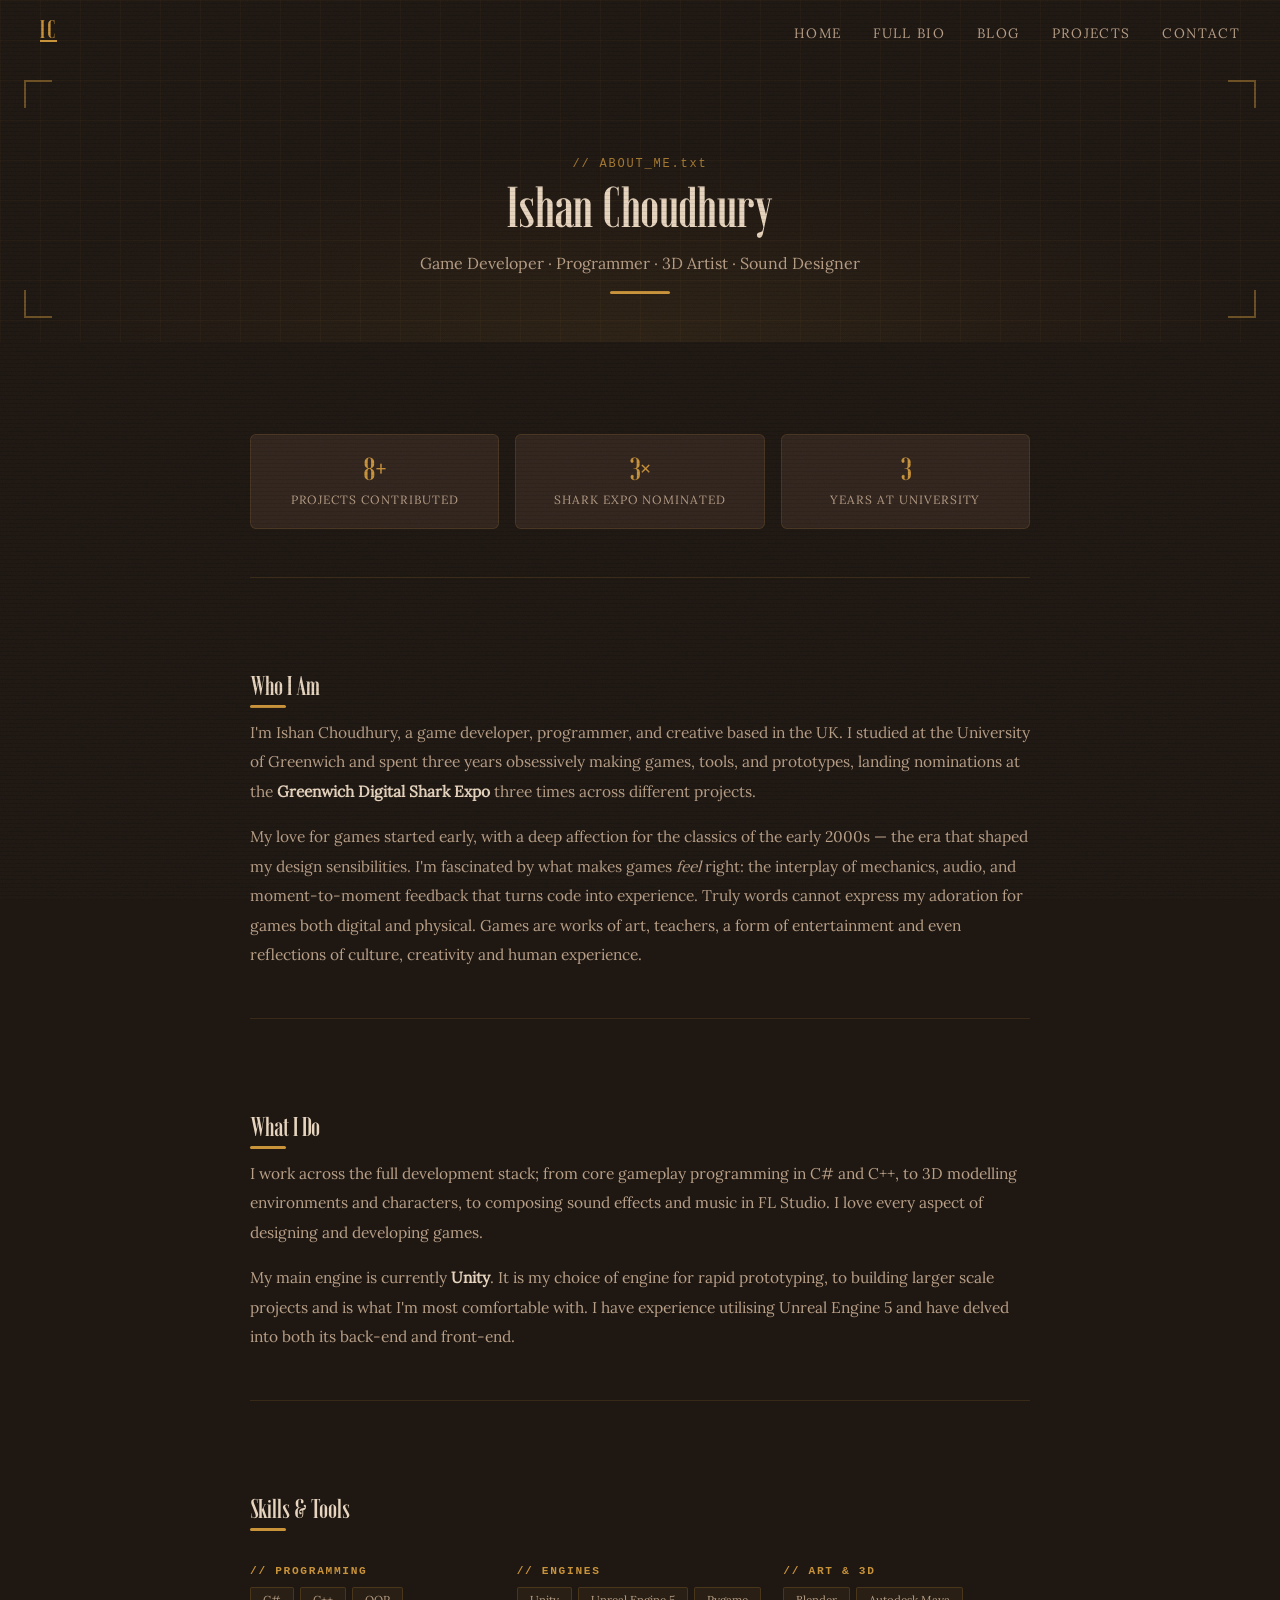
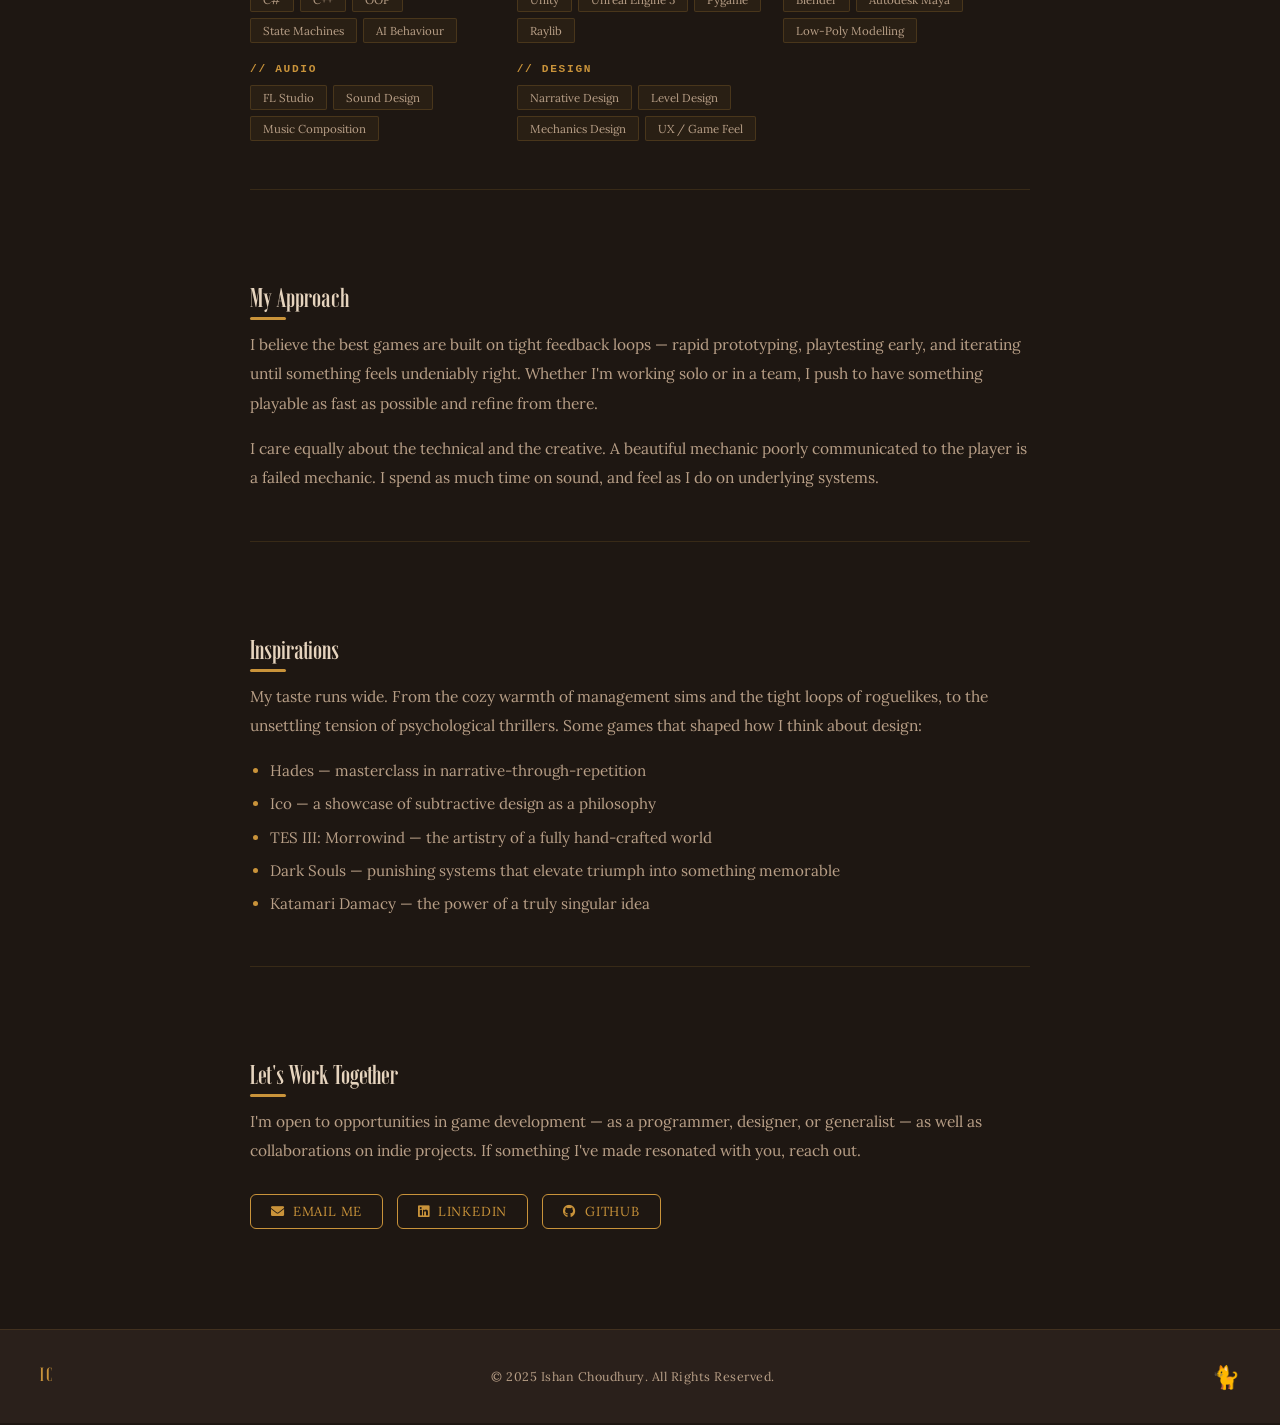
==== commit 841ea1b5: "Adjusted Contents" ====
--- a/about.html
+++ b/about.html
@@ -46,8 +46,8 @@
         <!-- Stats -->
         <div class="stat-grid reveal">
             <div class="stat-card">
-                <span class="stat-number">7+</span>
-                <span class="stat-label">Projects Shipped</span>
+                <span class="stat-number">8+</span>
+                <span class="stat-label">Projects Contributed</span>
             </div>
             <div class="stat-card">
                 <span class="stat-number">3×</span>
@@ -57,10 +57,6 @@
                 <span class="stat-number">3</span>
                 <span class="stat-label">Years at University</span>
             </div>
-            <div class="stat-card">
-                <span class="stat-number">2</span>
-                <span class="stat-label">Engines Mastered</span>
-            </div>
         </div>
 
         <div class="prose">
@@ -69,14 +65,16 @@
             <!-- Intro -->
             <h2 class="reveal">Who I Am</h2>
             <p class="reveal">
-                I'm Ishan Choudhury — a game developer, programmer, and creative based in the UK. I studied at the
-                University of Greenwich and spent three years obsessively shipping games, tools, and prototypes,
+                I'm Ishan Choudhury, a game developer, programmer, and creative based in the UK. I studied at the
+                University of Greenwich and spent three years obsessively making games, tools, and prototypes,
                 landing nominations at the <strong>Greenwich Digital Shark Expo</strong> three times across different projects.
             </p>
             <p class="reveal">
                 My love for games started early, with a deep affection for the classics of the early 2000s — the era
                 that shaped my design sensibilities. I'm fascinated by what makes games <em>feel</em> right: the interplay
-                of mechanics, audio, and moment-to-moment feedback that turns code into experience.
+                of mechanics, audio, and moment-to-moment feedback that turns code into experience. 
+                Truly words cannot express my adoration for games both digital and physical. 
+                Games are works of art, teachers, a form of entertainment and even reflections of culture, creativity and human experience.
             </p>
 
             <hr>
@@ -84,13 +82,12 @@
             <!-- What I do -->
             <h2 class="reveal">What I Do</h2>
             <p class="reveal">
-                I work across the full development stack — from core gameplay programming in C# and C++, to 3D modelling
-                environments and characters, to composing sound effects and music in FL Studio. I like owning problems end-to-end.
-            </p>
-            <p class="reveal">
-                My main engines are <strong>Unity</strong> and <strong>Unreal Engine 5</strong>. I'm comfortable deep in
-                UE5's back-end — I built a procedural terrain generation plugin from scratch in C++ — and equally at home
-                rapidly iterating on Unity prototypes.
+                I work across the full development stack; from core gameplay programming in C# and C++, to 3D modelling
+                environments and characters, to composing sound effects and music in FL Studio. I love every aspect of designing and developing games.
+            </p>
+            <p class="reveal">
+                My main engine is currently <strong>Unity</strong>. It is my choice of engine for rapid prototyping, to building larger scale projects and is what I'm most comfortable with. 
+                I have experience utilising Unreal Engine 5 and have delved into both its back-end and front-end.
             </p>
 
             <hr>
@@ -113,7 +110,8 @@
                     <div class="skill-pill-list">
                         <span class="skill-pill">Unity</span>
                         <span class="skill-pill">Unreal Engine 5</span>
-                        <span class="skill-pill">UE5 Plugins</span>
+                        <span class="skill-pill">Pygame</span>
+                        <span class="skill-pill">Raylib</span>
                     </div>
                 </div>
                 <div class="skill-category">
@@ -122,7 +120,6 @@
                         <span class="skill-pill">Blender</span>
                         <span class="skill-pill">Autodesk Maya</span>
                         <span class="skill-pill">Low-Poly Modelling</span>
-                        <span class="skill-pill">PBR Texturing</span>
                     </div>
                 </div>
                 <div class="skill-category">
@@ -142,14 +139,6 @@
                         <span class="skill-pill">UX / Game Feel</span>
                     </div>
                 </div>
-                <div class="skill-category">
-                    <h4>// Web</h4>
-                    <div class="skill-pill-list">
-                        <span class="skill-pill">HTML</span>
-                        <span class="skill-pill">CSS</span>
-                        <span class="skill-pill">JavaScript</span>
-                    </div>
-                </div>
             </div>
 
             <hr>
@@ -163,7 +152,7 @@
             </p>
             <p class="reveal">
                 I care equally about the technical and the creative. A beautiful mechanic poorly communicated to the
-                player is a failed mechanic. I spend as much time on juice, sound, and feel as I do on underlying systems.
+                player is a failed mechanic. I spend as much time on sound, and feel as I do on underlying systems.
             </p>
 
             <hr>
@@ -171,14 +160,14 @@
             <!-- Inspirations -->
             <h2 class="reveal">Inspirations</h2>
             <p class="reveal">
-                My taste runs wide — from the cozy warmth of management sims and the tight loops of roguelikes, to the
+                My taste runs wide. From the cozy warmth of management sims and the tight loops of roguelikes, to the
                 unsettling tension of psychological thrillers. Some games that shaped how I think about design:
             </p>
             <ul class="reveal">
                 <li>Hades — masterclass in narrative-through-repetition</li>
-                <li>Papers Please — friction as storytelling</li>
-                <li>Stardew Valley — feel and tactility in every action</li>
-                <li>Doki Doki Literature Club — subverting player expectations</li>
+                <li>Ico — a showcase of subtractive design as a philosophy</li>
+                <li>TES III: Morrowind — the artistry of a fully hand-crafted world</li>
+                <li>Dark Souls — punishing systems that elevate triumph into something memorable</li>
                 <li>Katamari Damacy — the power of a truly singular idea</li>
             </ul>
 
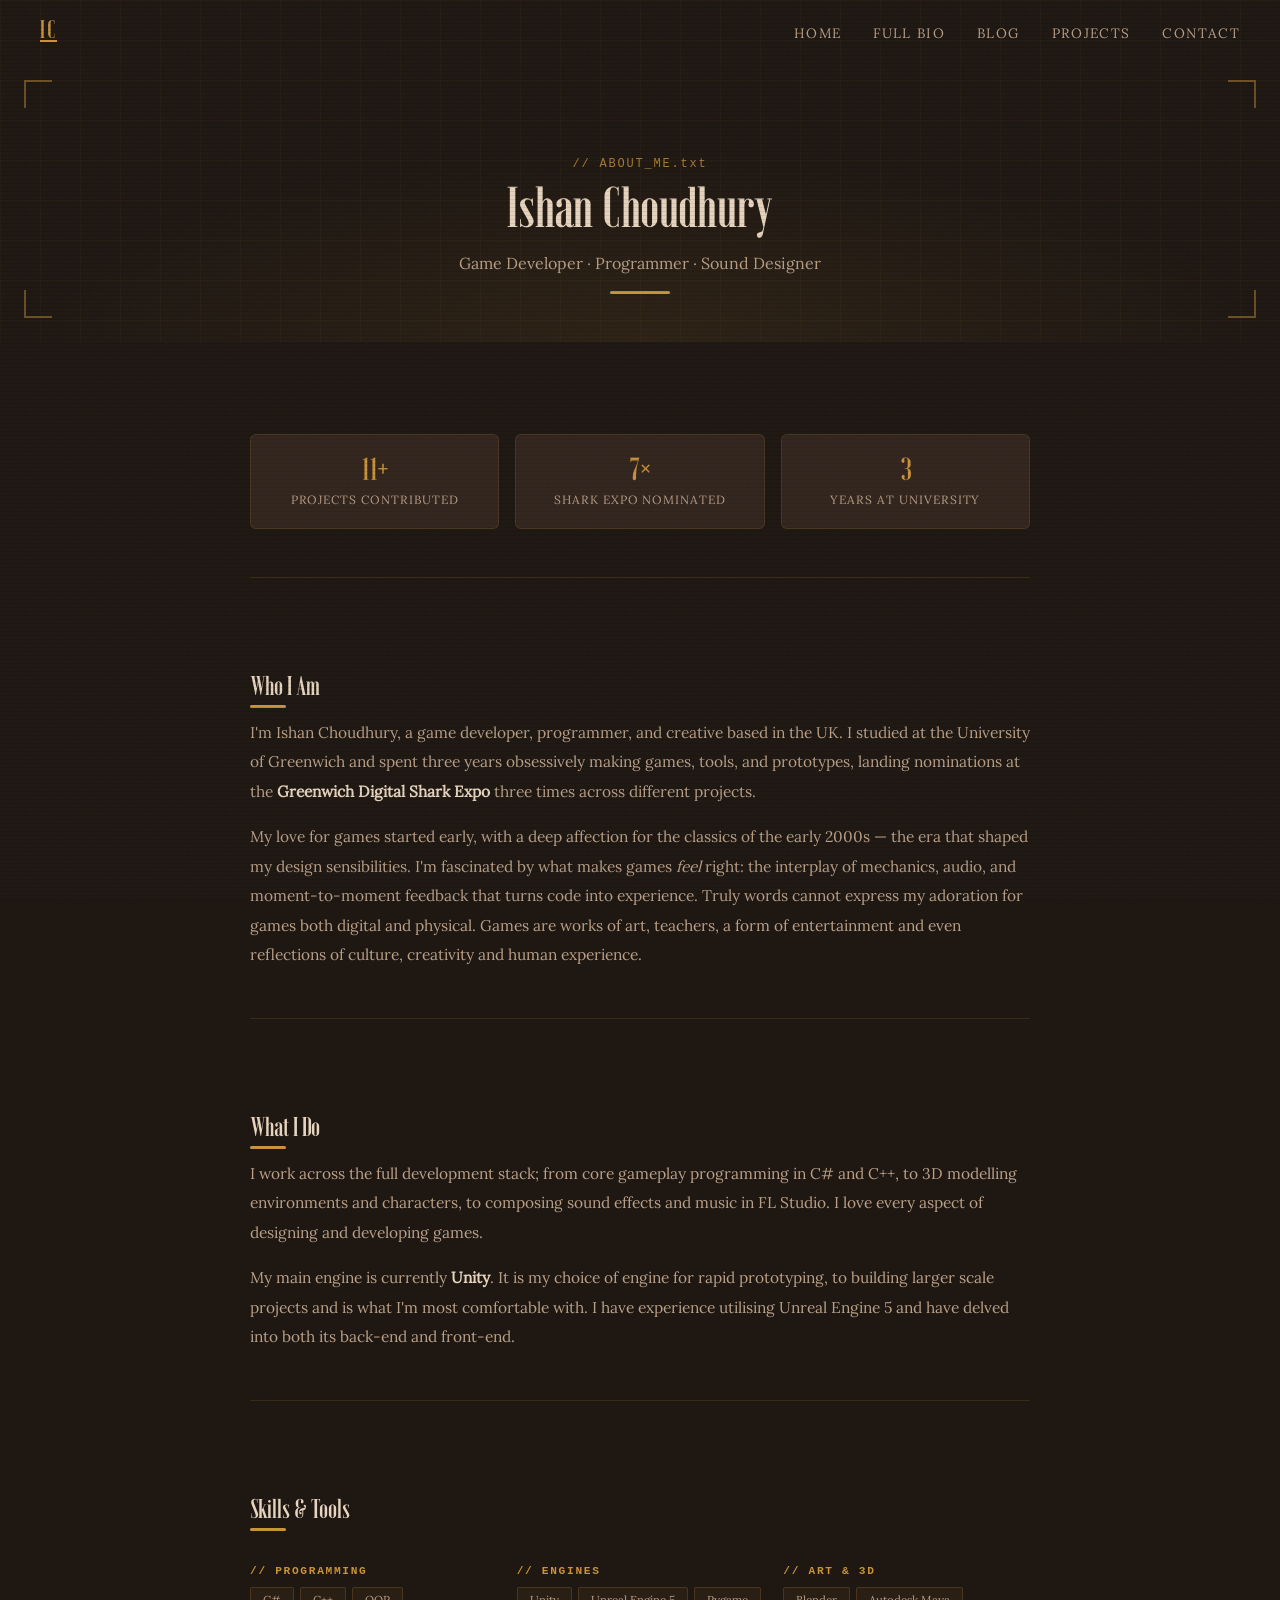
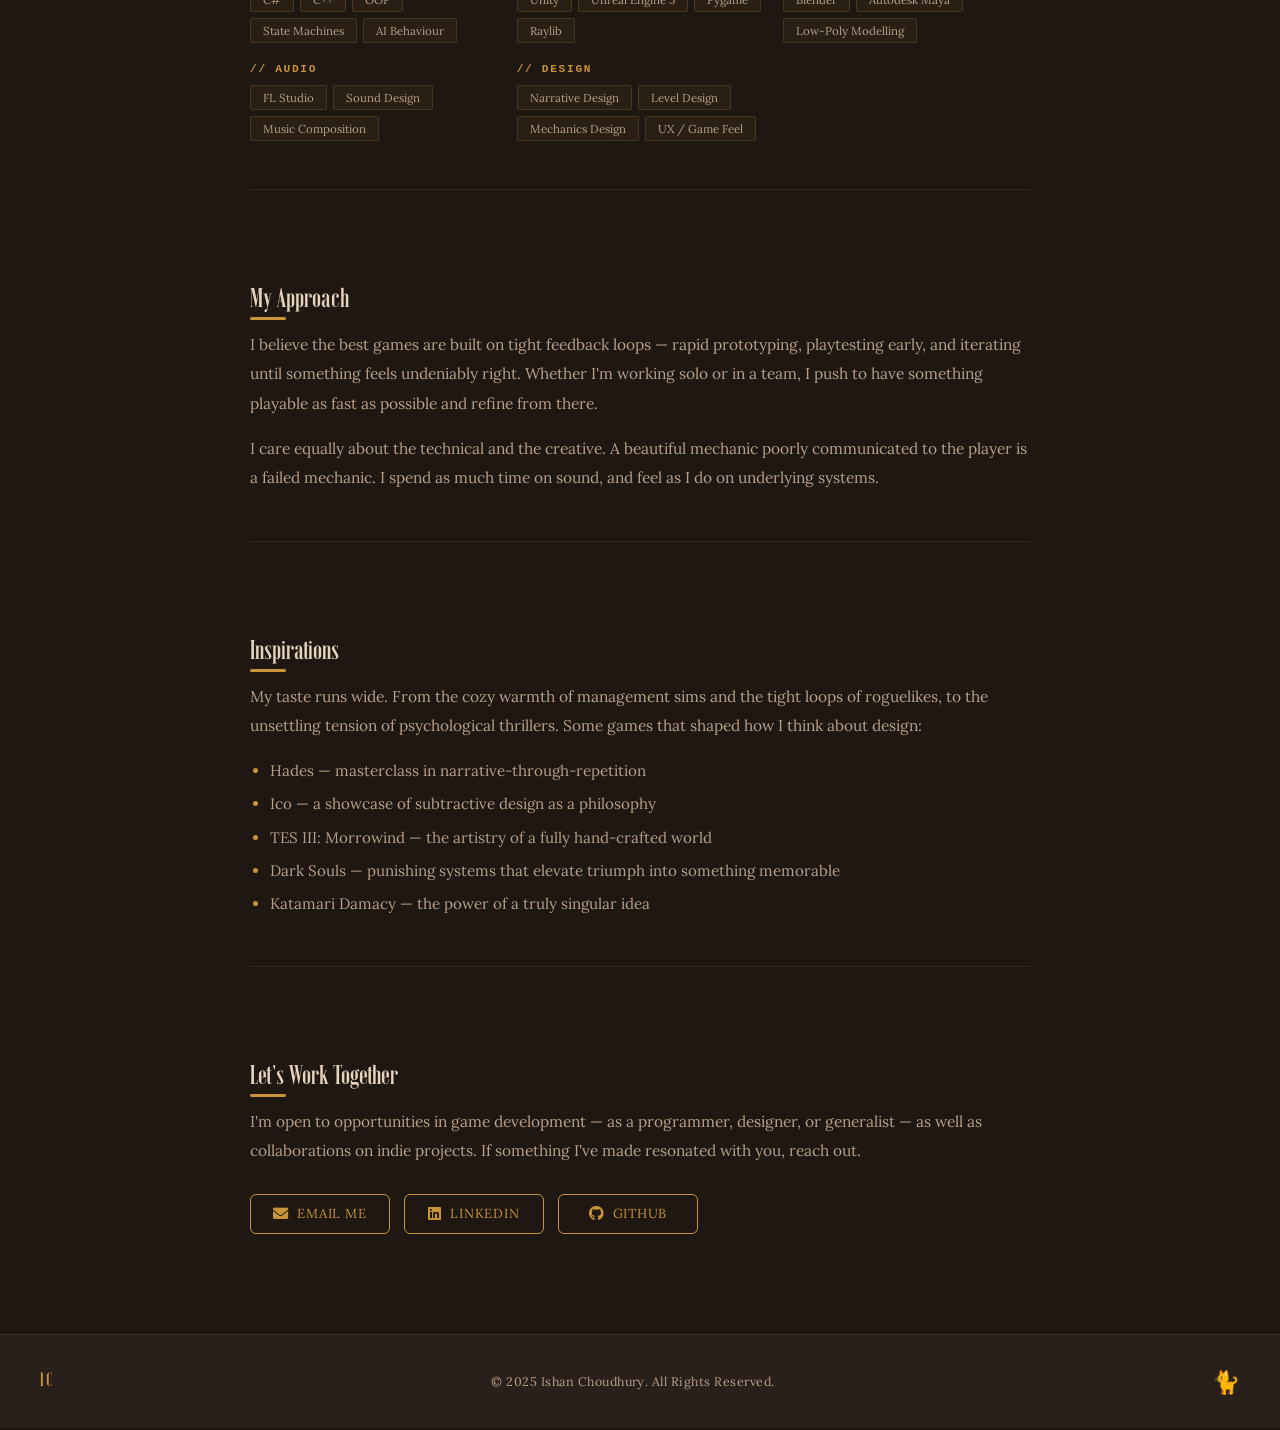
==== commit b718ccfe: "added git repo buttons" ====
--- a/about.html
+++ b/about.html
@@ -36,7 +36,7 @@
         <div class="hero-corner br" aria-hidden="true"></div>
         <div class="section-label">// ABOUT_ME.txt</div>
         <h1>Ishan Choudhury</h1>
-        <p>Game Developer · Programmer · 3D Artist · Sound Designer</p>
+        <p>Game Developer · Programmer · Sound Designer</p>
         <div class="inner-hero-line"></div>
     </div>
 
@@ -46,11 +46,11 @@
         <!-- Stats -->
         <div class="stat-grid reveal">
             <div class="stat-card">
-                <span class="stat-number">8+</span>
+                <span class="stat-number">11+</span>
                 <span class="stat-label">Projects Contributed</span>
             </div>
             <div class="stat-card">
-                <span class="stat-number">3×</span>
+                <span class="stat-number">7×</span>
                 <span class="stat-label">Shark Expo Nominated</span>
             </div>
             <div class="stat-card">
--- a/styles.css
+++ b/styles.css
@@ -506,22 +506,59 @@
 }
 .tech-line strong { color: var(--gold); font-weight: normal; }
 
-.dl-btn {
+/* ── Project action row ─────────────────────────────────────── */
+.project-actions {
+    display: flex;
+    flex-wrap: wrap;
+    gap: 8px;
+    margin-top: 4px;
+}
+
+/* Shared button styling */
+.dl-btn,
+.gh-btn {
     display: inline-flex;
     align-items: center;
+    justify-content: center;
     gap: 8px;
+
     align-self: flex-start;
+
+    min-width: 140px;
+    height: 40px;
+
     padding: 8px 20px;
+
     border: 1px solid var(--gold);
     border-radius: var(--radius);
+
+    background: transparent;
+
     color: var(--gold) !important;
+
     font-size: 0.82rem;
-    text-decoration: none !important;
     letter-spacing: 0.06em;
     text-transform: uppercase;
+    text-decoration: none !important;
+
     transition: all var(--transition);
-    background: transparent;
+
     margin-top: 4px;
+}
+
+/* Shared hover effect */
+.dl-btn:hover,
+.gh-btn:hover {
+    background: var(--gold);
+    color: var(--bg) !important;
+    box-shadow: 0 0 16px var(--gold-glow);
+}
+
+/* Optional: slightly larger icon alignment */
+.dl-btn i,
+.gh-btn i {
+    font-size: 0.95rem;
+    line-height: 1;
 }
 .dl-btn:hover {
     background: var(--gold);
@@ -706,12 +743,17 @@
         padding: 20px;
     }
 
-    /* TAGS + BUTTON */
+/* TAGS + BUTTON */
     .tags {
         flex-wrap: wrap;
     }
 
-    .dl-btn {
+    .project-actions {
+        width: 100%;
+    }
+
+    .dl-btn,
+    .gh-btn {
         width: 100%;
         justify-content: center;
     }
